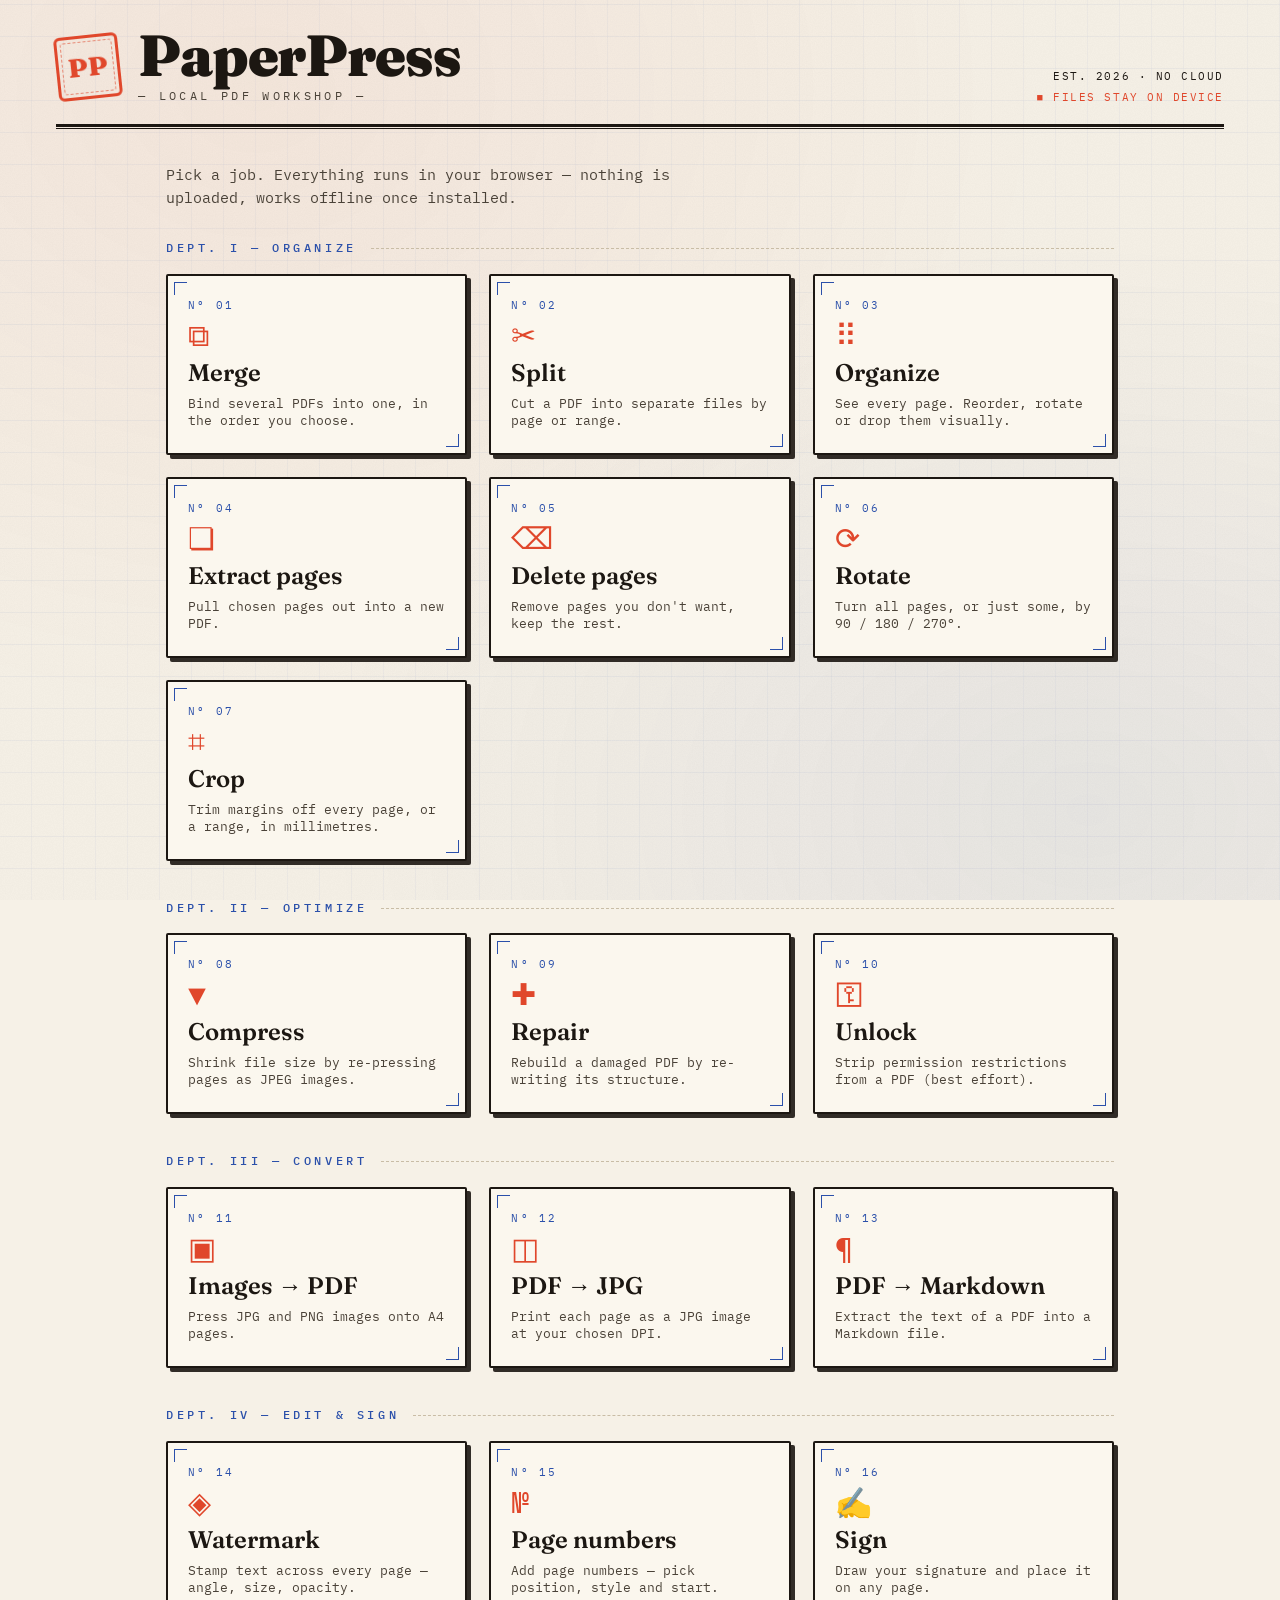
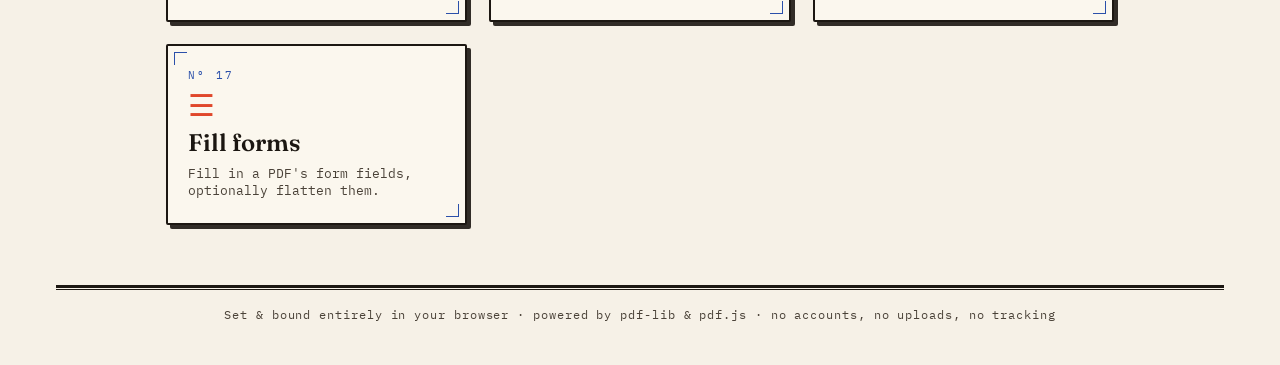
==== index.html @ 6c82d702 "PaperPress — offline PDF workshop PWA (17 tools, pdf-lib + pdf.js) Co-Authored-By: Claude Fable 5 <n" ====
<!DOCTYPE html>
<html lang="en">
<head>
  <meta charset="UTF-8">
  <meta name="viewport" content="width=device-width, initial-scale=1.0">
  <title>PaperPress — PDF Tools</title>
  <meta name="description" content="Free offline PDF tools. Merge, split, compress, sign, watermark and more — all in your browser. Files never leave your device.">
  <meta name="theme-color" content="#f6f1e7">
  <link rel="manifest" href="manifest.webmanifest">
  <link rel="icon" href="icons/icon-192.png">
  <link rel="apple-touch-icon" href="icons/icon-192.png">
  <link rel="preconnect" href="https://fonts.googleapis.com">
  <link rel="preconnect" href="https://fonts.gstatic.com" crossorigin>
  <link href="https://fonts.googleapis.com/css2?family=Fraunces:opsz,wght@9..144,400;9..144,600;9..144,900&family=IBM+Plex+Mono:wght@400;500;600&display=swap" rel="stylesheet">
  <link rel="stylesheet" href="app.css">
</head>
<body>
  <div class="press-bg" aria-hidden="true"></div>

  <header class="masthead">
    <div class="masthead-inner">
      <div class="brand">
        <div class="brand-stamp" aria-hidden="true">PP</div>
        <div class="brand-text">
          <h1>PaperPress</h1>
          <p class="tagline">— local pdf workshop —</p>
        </div>
      </div>
      <div class="masthead-meta">
        <span class="meta-line">EST. 2026 · NO CLOUD</span>
        <span class="meta-line accent" id="offline-badge">■ FILES STAY ON DEVICE</span>
      </div>
    </div>
    <div class="rule-double" aria-hidden="true"></div>
  </header>

  <main id="main">
    <!-- ============ HOME: tool grid ============ -->
    <section id="view-home" class="view">
      <p class="intro">Pick a job. Everything runs in your browser — nothing is uploaded, works offline once installed.</p>

      <h3 class="dept">Dept. I — Organize</h3>
      <div class="tool-grid">
        <button class="tool-card" data-tool="merge">
          <span class="tool-no">Nº 01</span>
          <span class="tool-glyph" aria-hidden="true">⧉</span>
          <span class="tool-name">Merge</span>
          <span class="tool-desc">Bind several PDFs into one, in the order you choose.</span>
        </button>
        <button class="tool-card" data-tool="split">
          <span class="tool-no">Nº 02</span>
          <span class="tool-glyph" aria-hidden="true">✂</span>
          <span class="tool-name">Split</span>
          <span class="tool-desc">Cut a PDF into separate files by page or range.</span>
        </button>
        <button class="tool-card" data-tool="organize">
          <span class="tool-no">Nº 03</span>
          <span class="tool-glyph" aria-hidden="true">⠿</span>
          <span class="tool-name">Organize</span>
          <span class="tool-desc">See every page. Reorder, rotate or drop them visually.</span>
        </button>
        <button class="tool-card" data-tool="extract">
          <span class="tool-no">Nº 04</span>
          <span class="tool-glyph" aria-hidden="true">❏</span>
          <span class="tool-name">Extract pages</span>
          <span class="tool-desc">Pull chosen pages out into a new PDF.</span>
        </button>
        <button class="tool-card" data-tool="delete">
          <span class="tool-no">Nº 05</span>
          <span class="tool-glyph" aria-hidden="true">⌫</span>
          <span class="tool-name">Delete pages</span>
          <span class="tool-desc">Remove pages you don't want, keep the rest.</span>
        </button>
        <button class="tool-card" data-tool="rotate">
          <span class="tool-no">Nº 06</span>
          <span class="tool-glyph" aria-hidden="true">⟳</span>
          <span class="tool-name">Rotate</span>
          <span class="tool-desc">Turn all pages, or just some, by 90 / 180 / 270°.</span>
        </button>
        <button class="tool-card" data-tool="crop">
          <span class="tool-no">Nº 07</span>
          <span class="tool-glyph" aria-hidden="true">⌗</span>
          <span class="tool-name">Crop</span>
          <span class="tool-desc">Trim margins off every page, or a range, in millimetres.</span>
        </button>
      </div>

      <h3 class="dept">Dept. II — Optimize</h3>
      <div class="tool-grid">
        <button class="tool-card" data-tool="compress">
          <span class="tool-no">Nº 08</span>
          <span class="tool-glyph" aria-hidden="true">▼</span>
          <span class="tool-name">Compress</span>
          <span class="tool-desc">Shrink file size by re-pressing pages as JPEG images.</span>
        </button>
        <button class="tool-card" data-tool="repair">
          <span class="tool-no">Nº 09</span>
          <span class="tool-glyph" aria-hidden="true">✚</span>
          <span class="tool-name">Repair</span>
          <span class="tool-desc">Rebuild a damaged PDF by re-writing its structure.</span>
        </button>
        <button class="tool-card" data-tool="unlock">
          <span class="tool-no">Nº 10</span>
          <span class="tool-glyph" aria-hidden="true">⚿</span>
          <span class="tool-name">Unlock</span>
          <span class="tool-desc">Strip permission restrictions from a PDF (best effort).</span>
        </button>
      </div>

      <h3 class="dept">Dept. III — Convert</h3>
      <div class="tool-grid">
        <button class="tool-card" data-tool="images">
          <span class="tool-no">Nº 11</span>
          <span class="tool-glyph" aria-hidden="true">▣</span>
          <span class="tool-name">Images → PDF</span>
          <span class="tool-desc">Press JPG and PNG images onto A4 pages.</span>
        </button>
        <button class="tool-card" data-tool="tojpg">
          <span class="tool-no">Nº 12</span>
          <span class="tool-glyph" aria-hidden="true">◫</span>
          <span class="tool-name">PDF → JPG</span>
          <span class="tool-desc">Print each page as a JPG image at your chosen DPI.</span>
        </button>
        <button class="tool-card" data-tool="tomd">
          <span class="tool-no">Nº 13</span>
          <span class="tool-glyph" aria-hidden="true">¶</span>
          <span class="tool-name">PDF → Markdown</span>
          <span class="tool-desc">Extract the text of a PDF into a Markdown file.</span>
        </button>
      </div>

      <h3 class="dept">Dept. IV — Edit &amp; sign</h3>
      <div class="tool-grid">
        <button class="tool-card" data-tool="watermark">
          <span class="tool-no">Nº 14</span>
          <span class="tool-glyph" aria-hidden="true">◈</span>
          <span class="tool-name">Watermark</span>
          <span class="tool-desc">Stamp text across every page — angle, size, opacity.</span>
        </button>
        <button class="tool-card" data-tool="pagenum">
          <span class="tool-no">Nº 15</span>
          <span class="tool-glyph" aria-hidden="true">№</span>
          <span class="tool-name">Page numbers</span>
          <span class="tool-desc">Add page numbers — pick position, style and start.</span>
        </button>
        <button class="tool-card" data-tool="sign">
          <span class="tool-no">Nº 16</span>
          <span class="tool-glyph" aria-hidden="true">✍</span>
          <span class="tool-name">Sign</span>
          <span class="tool-desc">Draw your signature and place it on any page.</span>
        </button>
        <button class="tool-card" data-tool="forms">
          <span class="tool-no">Nº 17</span>
          <span class="tool-glyph" aria-hidden="true">☰</span>
          <span class="tool-name">Fill forms</span>
          <span class="tool-desc">Fill in a PDF's form fields, optionally flatten them.</span>
        </button>
      </div>
    </section>

    <!-- ============ TOOL VIEW ============ -->
    <section id="view-tool" class="view" hidden>
      <button id="back-btn" class="back-link">← All tools</button>
      <div class="workbench">
        <div class="bench-head">
          <h2 id="tool-title"></h2>
          <p id="tool-sub" class="bench-sub"></p>
        </div>

        <div id="dropzone" class="dropzone" tabindex="0" role="button" aria-label="Add files">
          <div class="drop-inner">
            <span class="drop-glyph" aria-hidden="true">⬇</span>
            <span class="drop-label">Drop files here or <u>browse</u></span>
            <span class="drop-hint" id="drop-hint"></span>
          </div>
          <input type="file" id="file-input" hidden>
        </div>

        <ul id="file-list" class="file-list"></ul>

        <div id="tool-options" class="options"></div>

        <div class="run-row">
          <button id="run-btn" class="run-btn" disabled>
            <span class="run-label">Run the press</span>
          </button>
          <span id="status" class="status" role="status" aria-live="polite"></span>
        </div>

        <div id="results" class="results" hidden>
          <div class="results-head">— OFF THE PRESS —</div>
          <ul id="results-list" class="results-list"></ul>
          <div id="dl-all-row" class="dl-all-row" hidden>
            <button id="dl-all" class="dl-btn">Download all</button>
          </div>
        </div>
      </div>
    </section>
  </main>

  <footer class="colophon">
    <div class="rule-double" aria-hidden="true"></div>
    <p>Set &amp; bound entirely in your browser · powered by pdf-lib &amp; pdf.js · no accounts, no uploads, no tracking</p>
  </footer>

  <script src="vendor/pdf-lib.min.js"></script>
  <script src="vendor/pdf.min.js"></script>
  <script src="app.js"></script>
</body>
</html>
---- app.css ----
/* ============ PaperPress — risograph print-shop ============ */

:root {
  --paper: #f6f1e7;
  --paper-deep: #ede5d3;
  --ink: #1c1712;
  --ink-soft: #4a4238;
  --verm: #e0472b;      /* riso vermilion */
  --press-blue: #2b50aa; /* riso blue */
  --line: #c9bda6;
  --card: #fbf7ee;
  --shadow: 4px 4px 0 rgba(28, 23, 18, 0.9);
}

* { box-sizing: border-box; }

html, body {
  margin: 0;
  padding: 0;
}

body {
  background: var(--paper);
  color: var(--ink);
  font-family: "IBM Plex Mono", "Courier New", monospace;
  font-size: 15px;
  line-height: 1.55;
  min-height: 100vh;
  position: relative;
  overflow-x: hidden;
}

/* paper grain + faint grid, pure CSS */
.press-bg {
  position: fixed;
  inset: 0;
  pointer-events: none;
  z-index: 0;
  background-image:
    repeating-linear-gradient(0deg, transparent 0 31px, rgba(43, 80, 170, 0.05) 31px 32px),
    repeating-linear-gradient(90deg, transparent 0 31px, rgba(43, 80, 170, 0.04) 31px 32px),
    radial-gradient(ellipse at 20% 10%, rgba(224, 71, 43, 0.06), transparent 55%),
    radial-gradient(ellipse at 85% 90%, rgba(43, 80, 170, 0.07), transparent 50%);
}
.press-bg::after {
  content: "";
  position: absolute;
  inset: 0;
  opacity: 0.5;
  background-image: url("data:image/svg+xml,%3Csvg xmlns='http://www.w3.org/2000/svg' width='120' height='120'%3E%3Cfilter id='n'%3E%3CfeTurbulence type='fractalNoise' baseFrequency='0.9' numOctaves='2'/%3E%3CfeColorMatrix values='0 0 0 0 0  0 0 0 0 0  0 0 0 0 0  0 0 0 0.05 0'/%3E%3C/filter%3E%3Crect width='120' height='120' filter='url(%23n)'/%3E%3C/svg%3E");
}

.masthead, main, .colophon { position: relative; z-index: 1; }

/* ============ Masthead ============ */
.masthead { padding: 28px clamp(16px, 5vw, 56px) 0; }

.masthead-inner {
  display: flex;
  justify-content: space-between;
  align-items: flex-end;
  gap: 16px;
  flex-wrap: wrap;
  padding-bottom: 18px;
}

.brand { display: flex; align-items: center; gap: 18px; }

.brand-stamp {
  width: 64px;
  height: 64px;
  border: 3px solid var(--verm);
  color: var(--verm);
  display: grid;
  place-items: center;
  font-family: "Fraunces", Georgia, serif;
  font-weight: 900;
  font-size: 26px;
  transform: rotate(-6deg);
  border-radius: 6px;
  position: relative;
  animation: stamp-in 0.5s cubic-bezier(0.2, 1.6, 0.4, 1) both;
}
.brand-stamp::after {
  content: "";
  position: absolute;
  inset: 3px;
  border: 1px dashed var(--verm);
  border-radius: 3px;
  opacity: 0.6;
}

@keyframes stamp-in {
  from { transform: rotate(-6deg) scale(1.6); opacity: 0; }
  to   { transform: rotate(-6deg) scale(1); opacity: 1; }
}

.brand-text h1 {
  font-family: "Fraunces", Georgia, serif;
  font-weight: 900;
  font-size: clamp(34px, 6vw, 58px);
  margin: 0;
  line-height: 0.95;
  letter-spacing: -0.02em;
}
.tagline {
  margin: 4px 0 0;
  font-size: 12px;
  letter-spacing: 0.28em;
  text-transform: uppercase;
  color: var(--ink-soft);
}

.masthead-meta {
  display: flex;
  flex-direction: column;
  align-items: flex-end;
  gap: 4px;
  font-size: 11px;
  letter-spacing: 0.14em;
}
.meta-line.accent { color: var(--verm); }

.rule-double {
  border-top: 3px solid var(--ink);
  border-bottom: 1px solid var(--ink);
  height: 5px;
}

/* ============ Main / home ============ */
main {
  max-width: 1060px;
  margin: 0 auto;
  padding: 34px clamp(16px, 5vw, 56px) 60px;
}

.intro {
  max-width: 60ch;
  margin: 0 0 30px;
  color: var(--ink-soft);
}

.dept {
  font-family: "IBM Plex Mono", monospace;
  font-weight: 500;
  font-size: 12px;
  letter-spacing: 0.3em;
  text-transform: uppercase;
  color: var(--press-blue);
  margin: 38px 0 16px;
  display: flex;
  align-items: center;
  gap: 14px;
}
.dept::after {
  content: "";
  flex: 1;
  border-top: 1px dashed var(--line);
}
.dept:first-of-type { margin-top: 6px; }

.tool-grid {
  display: grid;
  grid-template-columns: repeat(auto-fill, minmax(280px, 1fr));
  gap: 22px;
}

.tool-card {
  position: relative;
  text-align: left;
  background: var(--card);
  border: 2px solid var(--ink);
  border-radius: 2px;
  padding: 22px 20px 24px;
  cursor: pointer;
  font-family: inherit;
  color: inherit;
  box-shadow: var(--shadow);
  transition: transform 0.15s ease, box-shadow 0.15s ease;
  display: flex;
  flex-direction: column;
  gap: 8px;
  animation: rise 0.45s ease both;
}
.tool-card:nth-child(2) { animation-delay: 0.05s; }
.tool-card:nth-child(3) { animation-delay: 0.1s; }
.tool-card:nth-child(4) { animation-delay: 0.15s; }
.tool-card:nth-child(5) { animation-delay: 0.2s; }
.tool-card:nth-child(6) { animation-delay: 0.25s; }

@keyframes rise {
  from { transform: translateY(14px); opacity: 0; }
  to   { transform: translateY(0); opacity: 1; }
}

.tool-card:hover, .tool-card:focus-visible {
  transform: translate(-2px, -2px);
  box-shadow: 7px 7px 0 var(--verm);
  outline: none;
}
.tool-card:active { transform: translate(1px, 1px); box-shadow: 2px 2px 0 var(--verm); }

/* crop marks in card corners */
.tool-card::before, .tool-card::after {
  content: "";
  position: absolute;
  width: 12px;
  height: 12px;
  pointer-events: none;
}
.tool-card::before {
  top: 6px; left: 6px;
  border-top: 1.5px solid var(--press-blue);
  border-left: 1.5px solid var(--press-blue);
}
.tool-card::after {
  bottom: 6px; right: 6px;
  border-bottom: 1.5px solid var(--press-blue);
  border-right: 1.5px solid var(--press-blue);
}

.tool-no {
  font-size: 11px;
  letter-spacing: 0.2em;
  color: var(--press-blue);
}
.tool-glyph {
  font-size: 30px;
  line-height: 1;
  color: var(--verm);
}
.tool-name {
  font-family: "Fraunces", Georgia, serif;
  font-weight: 600;
  font-size: 24px;
}
.tool-desc {
  font-size: 13px;
  color: var(--ink-soft);
}

/* ============ Tool view / workbench ============ */
.back-link {
  background: none;
  border: none;
  font-family: inherit;
  font-size: 13px;
  letter-spacing: 0.08em;
  color: var(--press-blue);
  cursor: pointer;
  padding: 4px 0;
  margin-bottom: 14px;
}
.back-link:hover { color: var(--verm); }

.workbench {
  background: var(--card);
  border: 2px solid var(--ink);
  box-shadow: var(--shadow);
  padding: clamp(18px, 4vw, 36px);
  position: relative;
}

.bench-head h2 {
  font-family: "Fraunces", Georgia, serif;
  font-weight: 900;
  font-size: clamp(26px, 4.5vw, 40px);
  margin: 0 0 4px;
}
.bench-sub { margin: 0 0 22px; color: var(--ink-soft); font-size: 13px; }

.dropzone {
  border: 2px dashed var(--ink-soft);
  background: var(--paper);
  padding: 34px 20px;
  text-align: center;
  cursor: pointer;
  transition: border-color 0.15s, background 0.15s;
  border-radius: 2px;
}
.dropzone:hover, .dropzone:focus-visible, .dropzone.dragover {
  border-color: var(--verm);
  background: #fdf3ef;
  outline: none;
}
.drop-inner { display: flex; flex-direction: column; gap: 6px; align-items: center; }
.drop-glyph { font-size: 26px; color: var(--verm); }
.drop-label { font-size: 14px; }
.drop-hint { font-size: 11.5px; color: var(--ink-soft); letter-spacing: 0.06em; }

/* file list — ticket stubs */
.file-list { list-style: none; margin: 18px 0 0; padding: 0; display: flex; flex-direction: column; gap: 10px; }

.file-item {
  display: flex;
  align-items: center;
  gap: 12px;
  background: var(--paper);
  border: 1.5px solid var(--ink);
  padding: 10px 14px;
  position: relative;
  border-radius: 2px;
}
.file-item::before {
  content: "";
  position: absolute;
  left: 44px;
  top: -1.5px;
  bottom: -1.5px;
  border-left: 1.5px dashed var(--line);
}
.file-ord {
  width: 26px;
  text-align: center;
  font-weight: 600;
  color: var(--press-blue);
  flex-shrink: 0;
}
.file-name {
  flex: 1;
  min-width: 0;
  overflow: hidden;
  text-overflow: ellipsis;
  white-space: nowrap;
  padding-left: 10px;
  font-size: 13.5px;
}
.file-pages { font-size: 11.5px; color: var(--ink-soft); flex-shrink: 0; }

.file-btn {
  background: none;
  border: 1.5px solid var(--ink);
  width: 28px;
  height: 28px;
  cursor: pointer;
  font-family: inherit;
  font-size: 13px;
  line-height: 1;
  border-radius: 2px;
  color: var(--ink);
  flex-shrink: 0;
  transition: background 0.12s, color 0.12s;
}
.file-btn:hover:not(:disabled) { background: var(--ink); color: var(--paper); }
.file-btn:disabled { opacity: 0.25; cursor: default; }
.file-btn.remove:hover { background: var(--verm); border-color: var(--verm); color: #fff; }

/* options */
.options { margin-top: 20px; display: flex; flex-direction: column; gap: 14px; }
.options:empty { margin-top: 0; }

.opt-row { display: flex; flex-direction: column; gap: 6px; }
.opt-label {
  font-size: 11.5px;
  letter-spacing: 0.18em;
  text-transform: uppercase;
  color: var(--press-blue);
}
.opt-input {
  font-family: inherit;
  font-size: 14px;
  padding: 10px 12px;
  border: 1.5px solid var(--ink);
  background: var(--paper);
  border-radius: 2px;
  max-width: 420px;
}
.opt-input:focus { outline: 2px solid var(--verm); outline-offset: 1px; }
.opt-note { font-size: 11.5px; color: var(--ink-soft); }

.seg {
  display: inline-flex;
  border: 1.5px solid var(--ink);
  border-radius: 2px;
  overflow: hidden;
  width: max-content;
}
.seg button {
  font-family: inherit;
  font-size: 13px;
  padding: 8px 16px;
  border: none;
  background: var(--paper);
  cursor: pointer;
  border-right: 1.5px solid var(--ink);
  color: var(--ink);
}
.seg button:last-child { border-right: none; }
.seg button.on { background: var(--ink); color: var(--paper); }
.seg button:hover:not(.on) { background: var(--paper-deep); }

/* run */
.run-row { margin-top: 26px; display: flex; align-items: center; gap: 18px; flex-wrap: wrap; }

.run-btn {
  font-family: "Fraunces", Georgia, serif;
  font-weight: 600;
  font-size: 18px;
  background: var(--verm);
  color: #fff;
  border: 2px solid var(--ink);
  padding: 12px 30px;
  cursor: pointer;
  box-shadow: var(--shadow);
  border-radius: 2px;
  transition: transform 0.12s, box-shadow 0.12s, background 0.12s;
}
.run-btn:hover:not(:disabled) { transform: translate(-2px, -2px); box-shadow: 6px 6px 0 rgba(28,23,18,0.9); }
.run-btn:active:not(:disabled) { transform: translate(2px, 2px); box-shadow: 1px 1px 0 rgba(28,23,18,0.9); }
.run-btn:disabled { background: var(--line); color: var(--ink-soft); cursor: default; box-shadow: none; }

.status { font-size: 13px; color: var(--press-blue); min-height: 1.2em; }
.status.err { color: var(--verm); }

/* results */
.results { margin-top: 28px; }
.results-head {
  text-align: center;
  font-size: 11.5px;
  letter-spacing: 0.3em;
  color: var(--ink-soft);
  margin-bottom: 14px;
}
.results-list { list-style: none; margin: 0; padding: 0; display: flex; flex-direction: column; gap: 10px; }

.result-item {
  display: flex;
  align-items: center;
  justify-content: space-between;
  gap: 14px;
  border: 1.5px solid var(--press-blue);
  background: #f0f3fb;
  padding: 10px 14px;
  border-radius: 2px;
  animation: rise 0.35s ease both;
}
.result-name { font-size: 13.5px; overflow: hidden; text-overflow: ellipsis; white-space: nowrap; }
.result-size { font-size: 11.5px; color: var(--ink-soft); flex-shrink: 0; }
.dl-btn {
  font-family: inherit;
  font-size: 13px;
  font-weight: 600;
  background: var(--press-blue);
  color: #fff;
  border: none;
  padding: 8px 18px;
  cursor: pointer;
  border-radius: 2px;
  flex-shrink: 0;
  text-decoration: none;
}
.dl-btn:hover { background: var(--verm); }

/* extra option widgets */
.opt-input.sm { max-width: 120px; }

.crop-grid {
  display: grid;
  grid-template-columns: repeat(auto-fit, minmax(120px, max-content));
  gap: 10px;
}
.crop-grid label {
  display: flex;
  flex-direction: column;
  gap: 4px;
  font-size: 12px;
  color: var(--ink-soft);
}

.check-row {
  display: flex;
  align-items: center;
  gap: 10px;
  font-size: 13.5px;
  cursor: pointer;
}
.check-row input { accent-color: var(--verm); width: 16px; height: 16px; }

.form-fields { display: flex; flex-direction: column; gap: 12px; }
.form-fields:empty { display: none; }

/* organize grid */
.org-grid {
  display: grid;
  grid-template-columns: repeat(auto-fill, minmax(130px, 1fr));
  gap: 14px;
}
.org-grid:empty { display: none; }

.org-cell {
  border: 1.5px solid var(--ink);
  background: var(--paper);
  padding: 8px;
  display: flex;
  flex-direction: column;
  gap: 6px;
  align-items: center;
  border-radius: 2px;
  transition: opacity 0.15s;
}
.org-cell.dead { opacity: 0.35; }
.org-cell.dead .org-thumb { filter: grayscale(1); }
.org-thumb-wrap {
  width: 100%;
  aspect-ratio: 3 / 4;
  display: grid;
  place-items: center;
  overflow: hidden;
  background: #fff;
  border: 1px solid var(--line);
}
.org-thumb {
  max-width: 88%;
  max-height: 88%;
  box-shadow: 0 1px 4px rgba(28,23,18,0.25);
  transition: transform 0.2s;
}
.org-num { font-size: 11px; color: var(--ink-soft); letter-spacing: 0.08em; }
.org-bar { display: flex; gap: 4px; }
.org-bar .file-btn { width: 26px; height: 26px; font-size: 12px; }

/* signature pad */
.sig-pad {
  width: 100%;
  max-width: 440px;
  border: 1.5px dashed var(--press-blue);
  background: #fff;
  border-radius: 2px;
  cursor: crosshair;
  touch-action: none;
}

/* result note */
.result-note {
  display: block;
  font-size: 11px;
  color: var(--ink-soft);
  white-space: normal;
  margin-top: 2px;
}
.dl-all-row { margin-top: 12px; text-align: right; }
.dl-all-row .dl-btn { border: none; font-family: inherit; }

/* ============ Colophon ============ */
.colophon { padding: 0 clamp(16px, 5vw, 56px) 30px; }
.colophon p {
  text-align: center;
  font-size: 11.5px;
  letter-spacing: 0.08em;
  color: var(--ink-soft);
  margin-top: 16px;
}

@media (max-width: 560px) {
  .masthead-meta { align-items: flex-start; }
  .file-item::before { display: none; }
  .file-name { padding-left: 0; }
}

@media (prefers-reduced-motion: reduce) {
  * { animation: none !important; transition: none !important; }
}
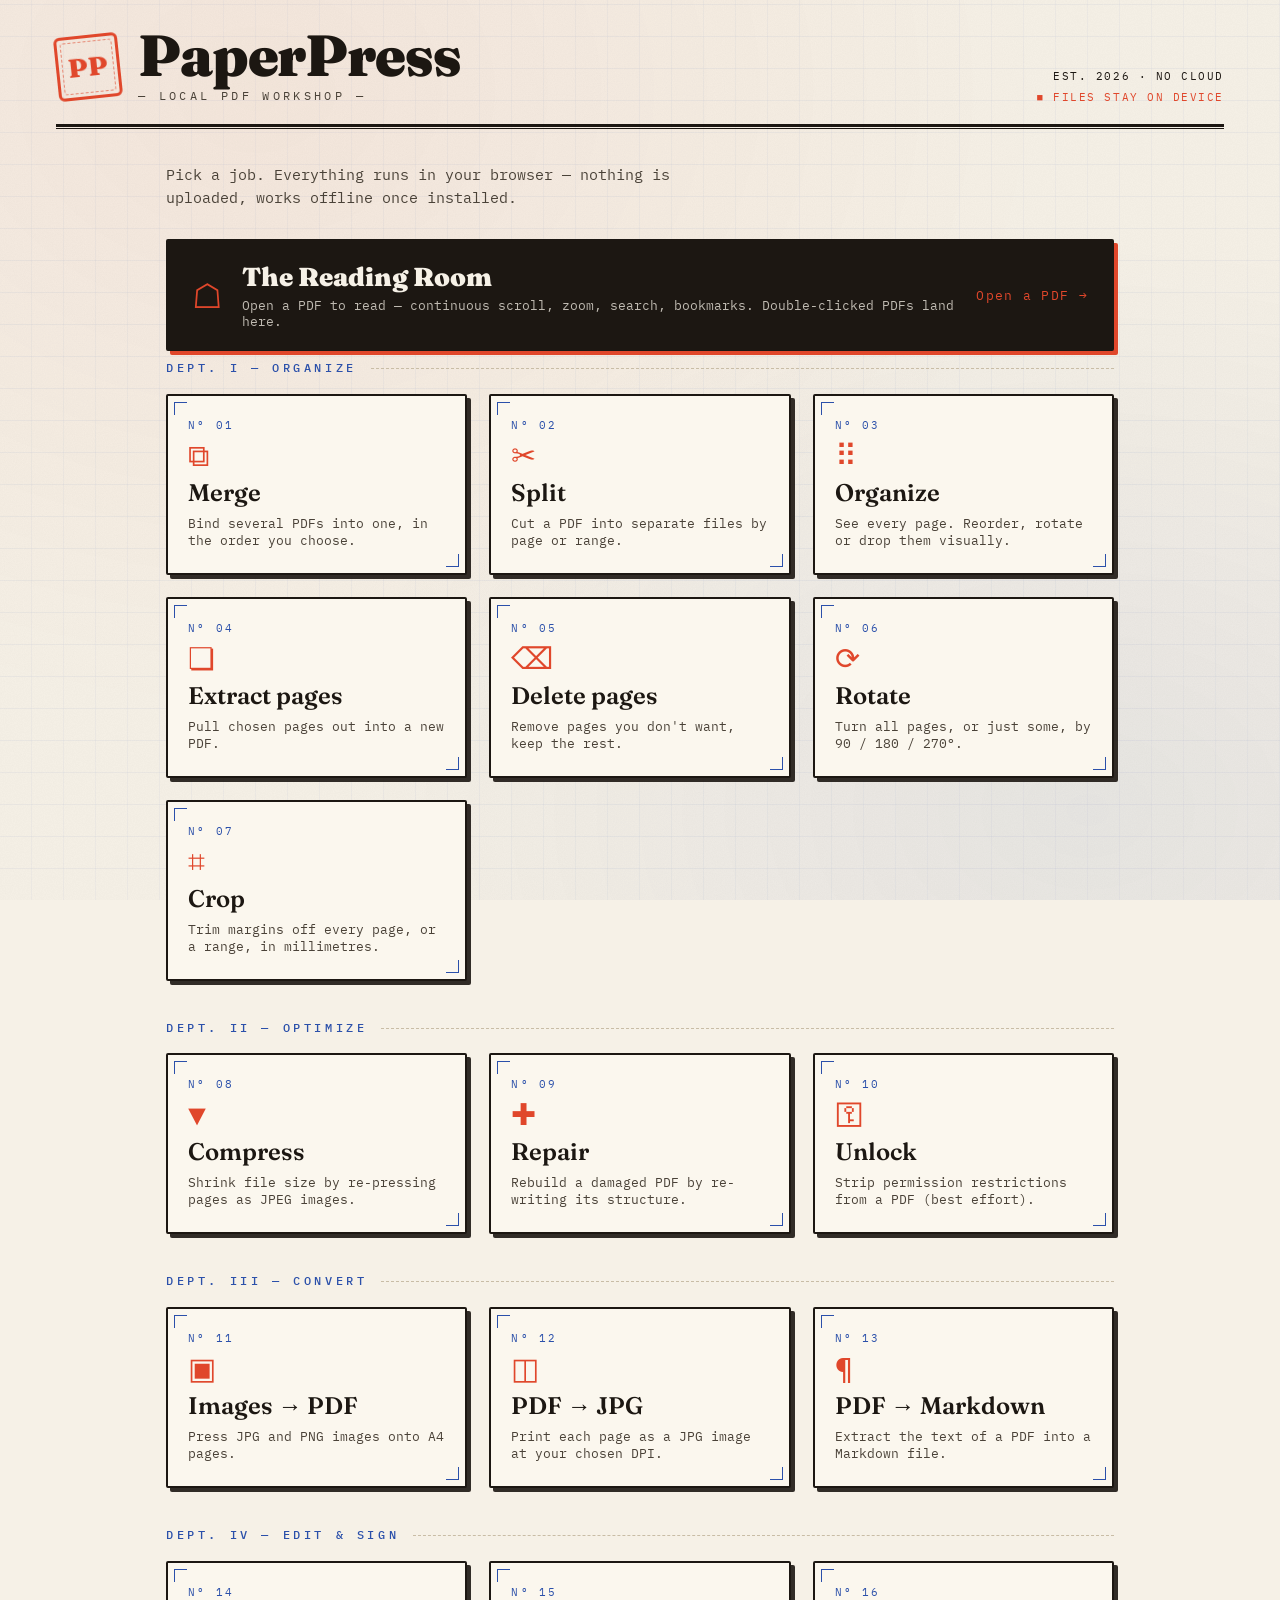
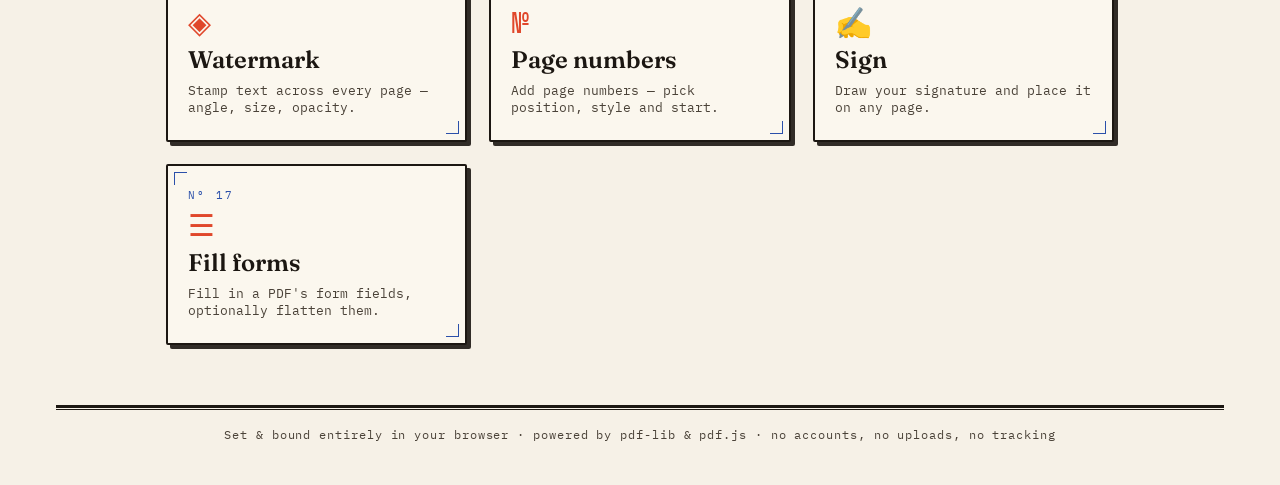
==== commit 8471edda: "Add Reading Room: continuous-scroll PDF viewer, default for opened files Okular-inspired reader on p" ====
--- a/index.html
+++ b/index.html
@@ -38,6 +38,16 @@
     <!-- ============ HOME: tool grid ============ -->
     <section id="view-home" class="view">
       <p class="intro">Pick a job. Everything runs in your browser — nothing is uploaded, works offline once installed.</p>
+      <p id="launch-note" class="launch-note" hidden></p>
+
+      <button id="reader-open" class="reader-hero">
+        <span class="reader-glyph" aria-hidden="true">☖</span>
+        <span class="reader-text">
+          <span class="reader-name">The Reading Room</span>
+          <span class="reader-desc">Open a PDF to read — continuous scroll, zoom, search, bookmarks. Double-clicked PDFs land here.</span>
+        </span>
+        <span class="reader-cta">Open a PDF →</span>
+      </button>
 
       <h3 class="dept">Dept. I — Organize</h3>
       <div class="tool-grid">
@@ -196,7 +206,65 @@
         </div>
       </div>
     </section>
+    <!-- ============ VIEWER ============ -->
+    <section id="view-viewer" class="view pv" hidden>
+      <div class="pv-toolbar">
+        <button id="pv-exit" class="pv-btn" title="Back to tools">←</button>
+        <button id="pv-sidebar-toggle" class="pv-btn" title="Toggle sidebar">☰</button>
+        <button id="pv-open" class="pv-btn" title="Open another PDF">📂</button>
+        <input type="file" id="pv-file" accept="application/pdf,.pdf" hidden>
+        <span id="pv-title" class="pv-title"></span>
+        <span class="pv-spacer"></span>
+        <button id="pv-prev" class="pv-btn" title="Previous page">‹</button>
+        <input id="pv-pageno" class="pv-pageno" type="number" min="1" value="1">
+        <span class="pv-of">/ <span id="pv-count">0</span></span>
+        <button id="pv-next" class="pv-btn" title="Next page">›</button>
+        <span class="pv-sep"></span>
+        <button id="pv-zoom-out" class="pv-btn" title="Zoom out">−</button>
+        <select id="pv-zoom-sel" class="pv-zoom">
+          <option value="fit-width">Fit width</option>
+          <option value="fit-page">Fit page</option>
+          <option value="50">50%</option>
+          <option value="100">100%</option>
+          <option value="150">150%</option>
+          <option value="200">200%</option>
+          <option value="custom" hidden>100%</option>
+        </select>
+        <button id="pv-zoom-in" class="pv-btn" title="Zoom in">+</button>
+        <span class="pv-sep"></span>
+        <button id="pv-rotate" class="pv-btn" title="Rotate view">⟳</button>
+        <button id="pv-print" class="pv-btn" title="Print">⎙</button>
+        <button id="pv-download" class="pv-btn" title="Save a copy">⬇</button>
+        <button id="pv-edit" class="pv-btn pv-btn-accent" title="Edit with the tools">Edit ✂</button>
+      </div>
+      <div class="pv-body">
+        <aside id="pv-sidebar" class="pv-sidebar open">
+          <div class="pv-tabs">
+            <button class="pv-tab on" data-tab="thumbs">Pages</button>
+            <button class="pv-tab" data-tab="outline">Marks</button>
+            <button class="pv-tab" data-tab="search">Find</button>
+          </div>
+          <div id="pv-thumbs" class="pv-thumbs"></div>
+          <div id="pv-outline" class="pv-outline" hidden></div>
+          <div id="pv-search-panel" class="pv-search-panel" hidden>
+            <div class="pv-search-row">
+              <input id="pv-search" class="pv-search" type="search" placeholder="Find in document…">
+              <button id="pv-match-prev" class="pv-btn" title="Previous match">‹</button>
+              <button id="pv-match-next" class="pv-btn" title="Next match">›</button>
+            </div>
+            <div id="pv-match-count" class="pv-match-count"></div>
+            <div id="pv-search-results" class="pv-search-results"></div>
+          </div>
+        </aside>
+        <div id="pv-scroll" class="pv-scroll">
+          <div id="pv-pages" class="pv-pages"></div>
+        </div>
+      </div>
+      <div id="pv-status" class="pv-status" role="status" aria-live="polite"></div>
+    </section>
   </main>
+
+  <div id="pv-print-area" class="pv-print-area" aria-hidden="true"></div>
 
   <footer class="colophon">
     <div class="rule-double" aria-hidden="true"></div>
@@ -206,5 +274,6 @@
   <script src="vendor/pdf-lib.min.js"></script>
   <script src="vendor/pdf.min.js"></script>
   <script src="app.js"></script>
+  <script src="viewer.js"></script>
 </body>
 </html>
--- a/app.css
+++ b/app.css
@@ -13,6 +13,7 @@
 }
 
 * { box-sizing: border-box; }
+[hidden] { display: none !important; }
 
 html, body {
   margin: 0;
@@ -560,3 +561,284 @@
 @media (prefers-reduced-motion: reduce) {
   * { animation: none !important; transition: none !important; }
 }
+
+/* file-handler launch note */
+.launch-note {
+  border: 1.5px dashed var(--verm);
+  color: var(--verm);
+  background: #fdf3ef;
+  padding: 10px 14px;
+  font-size: 13px;
+  margin: 0 0 22px;
+  border-radius: 2px;
+}
+
+/* ============ Reader hero card ============ */
+.reader-hero {
+  width: 100%;
+  display: flex;
+  align-items: center;
+  gap: 20px;
+  text-align: left;
+  background: var(--ink);
+  color: var(--paper);
+  border: 2px solid var(--ink);
+  border-radius: 2px;
+  padding: 20px 24px;
+  margin: 0 0 8px;
+  cursor: pointer;
+  font-family: inherit;
+  box-shadow: 4px 4px 0 var(--verm);
+  transition: transform 0.15s ease, box-shadow 0.15s ease;
+}
+.reader-hero:hover, .reader-hero:focus-visible {
+  transform: translate(-2px, -2px);
+  box-shadow: 7px 7px 0 var(--verm);
+  outline: none;
+}
+.reader-glyph { font-size: 34px; color: var(--verm); }
+.reader-text { display: flex; flex-direction: column; gap: 4px; flex: 1; }
+.reader-name {
+  font-family: "Fraunces", Georgia, serif;
+  font-weight: 900;
+  font-size: 26px;
+}
+.reader-desc { font-size: 12.5px; opacity: 0.75; }
+.reader-cta {
+  font-size: 13px;
+  letter-spacing: 0.1em;
+  color: var(--verm);
+  white-space: nowrap;
+}
+
+/* ============ Viewer ============ */
+.pv {
+  position: fixed;
+  inset: 0;
+  z-index: 10;
+  display: flex;
+  flex-direction: column;
+  background: var(--paper-deep);
+}
+
+.pv-toolbar {
+  display: flex;
+  align-items: center;
+  gap: 6px;
+  padding: 8px 12px;
+  background: var(--card);
+  border-bottom: 2px solid var(--ink);
+  flex-wrap: wrap;
+}
+.pv-btn {
+  font-family: inherit;
+  font-size: 15px;
+  line-height: 1;
+  background: var(--paper);
+  border: 1.5px solid var(--ink);
+  border-radius: 2px;
+  min-width: 32px;
+  height: 32px;
+  padding: 0 8px;
+  cursor: pointer;
+  color: var(--ink);
+}
+.pv-btn:hover { background: var(--ink); color: var(--paper); }
+.pv-btn-accent { background: var(--verm); color: #fff; border-color: var(--ink); font-size: 13px; }
+.pv-btn-accent:hover { background: var(--press-blue); color: #fff; }
+.pv-title {
+  font-size: 12.5px;
+  max-width: 26ch;
+  overflow: hidden;
+  text-overflow: ellipsis;
+  white-space: nowrap;
+  color: var(--ink-soft);
+  margin-left: 6px;
+}
+.pv-spacer { flex: 1; }
+.pv-sep { width: 1.5px; height: 22px; background: var(--line); margin: 0 4px; }
+.pv-pageno {
+  width: 52px;
+  height: 32px;
+  font-family: inherit;
+  font-size: 13px;
+  text-align: center;
+  border: 1.5px solid var(--ink);
+  border-radius: 2px;
+  background: var(--paper);
+}
+.pv-pageno::-webkit-outer-spin-button, .pv-pageno::-webkit-inner-spin-button { -webkit-appearance: none; }
+.pv-of { font-size: 12.5px; color: var(--ink-soft); }
+.pv-zoom {
+  font-family: inherit;
+  font-size: 12.5px;
+  height: 32px;
+  border: 1.5px solid var(--ink);
+  border-radius: 2px;
+  background: var(--paper);
+  padding: 0 6px;
+}
+
+.pv-body { flex: 1; display: flex; min-height: 0; }
+
+.pv-sidebar {
+  width: 0;
+  overflow: hidden;
+  border-right: 2px solid var(--ink);
+  background: var(--card);
+  display: flex;
+  flex-direction: column;
+  transition: width 0.15s ease;
+}
+.pv-sidebar.open { width: 230px; }
+
+.pv-tabs { display: flex; border-bottom: 1.5px solid var(--line); }
+.pv-tab {
+  flex: 1;
+  font-family: inherit;
+  font-size: 11.5px;
+  letter-spacing: 0.1em;
+  text-transform: uppercase;
+  padding: 10px 4px;
+  background: none;
+  border: none;
+  cursor: pointer;
+  color: var(--ink-soft);
+  border-bottom: 2px solid transparent;
+}
+.pv-tab.on { color: var(--verm); border-bottom-color: var(--verm); }
+
+.pv-thumbs {
+  flex: 1;
+  overflow-y: auto;
+  padding: 12px;
+  display: flex;
+  flex-direction: column;
+  gap: 10px;
+  align-items: center;
+}
+.pv-thumb {
+  background: none;
+  border: none;
+  cursor: pointer;
+  display: flex;
+  flex-direction: column;
+  align-items: center;
+  gap: 4px;
+  padding: 4px;
+  font-family: inherit;
+}
+.pv-thumb-box {
+  display: block;
+  min-width: 90px;
+  min-height: 120px;
+  background: #fff;
+  border: 1.5px solid var(--line);
+  box-shadow: 2px 2px 0 rgba(28,23,18,0.25);
+}
+.pv-thumb.current .pv-thumb-box { border-color: var(--verm); outline: 2px solid var(--verm); }
+.pv-thumb-box canvas { display: block; }
+.pv-thumb-no { font-size: 11px; color: var(--ink-soft); }
+
+.pv-outline { flex: 1; overflow-y: auto; padding: 10px 0; }
+.pv-outline-item {
+  display: block;
+  width: 100%;
+  text-align: left;
+  background: none;
+  border: none;
+  font-family: inherit;
+  font-size: 12.5px;
+  padding: 7px 10px;
+  cursor: pointer;
+  color: var(--ink);
+}
+.pv-outline-item:hover { background: var(--paper); color: var(--verm); }
+.pv-empty { font-size: 12px; color: var(--ink-soft); padding: 14px; }
+
+.pv-search-panel { flex: 1; display: flex; flex-direction: column; min-height: 0; padding: 10px; gap: 8px; }
+.pv-search-row { display: flex; gap: 4px; }
+.pv-search {
+  flex: 1;
+  min-width: 0;
+  font-family: inherit;
+  font-size: 12.5px;
+  height: 32px;
+  padding: 0 8px;
+  border: 1.5px solid var(--ink);
+  border-radius: 2px;
+  background: var(--paper);
+}
+.pv-match-count { font-size: 11.5px; color: var(--press-blue); min-height: 1.2em; }
+.pv-search-results { flex: 1; overflow-y: auto; display: flex; flex-direction: column; gap: 4px; }
+.pv-result {
+  text-align: left;
+  font-family: inherit;
+  font-size: 11.5px;
+  line-height: 1.45;
+  background: var(--paper);
+  border: 1px solid var(--line);
+  border-radius: 2px;
+  padding: 6px 8px;
+  cursor: pointer;
+  color: var(--ink-soft);
+}
+.pv-result.on { border-color: var(--verm); background: #fdf3ef; }
+.pv-result mark { background: #ffdf6b; color: var(--ink); }
+.pv-result-pg { color: var(--press-blue); font-weight: 600; margin-right: 4px; }
+
+.pv-scroll { flex: 1; overflow: auto; }
+.pv-pages {
+  display: flex;
+  flex-direction: column;
+  align-items: center;
+  gap: 18px;
+  padding: 20px 24px 60px;
+}
+.pv-page {
+  position: relative;
+  background: #fff;
+  box-shadow: 3px 3px 0 rgba(28,23,18,0.55);
+  border: 1px solid var(--ink);
+}
+.pv-page canvas { display: block; }
+
+/* pdf.js text layer (selection) */
+.textLayer {
+  position: absolute;
+  inset: 0;
+  overflow: hidden;
+  line-height: 1;
+  text-size-adjust: none;
+  forced-color-adjust: none;
+}
+.textLayer span, .textLayer br {
+  position: absolute;
+  white-space: pre;
+  color: transparent;
+  transform-origin: 0% 0%;
+  cursor: text;
+}
+.textLayer ::selection { background: rgba(43, 80, 170, 0.35); }
+
+.pv-status {
+  position: fixed;
+  bottom: 12px;
+  right: 16px;
+  font-size: 12px;
+  color: var(--press-blue);
+  background: var(--card);
+  padding: 4px 10px;
+  border: 1.5px solid var(--ink);
+  border-radius: 2px;
+  z-index: 20;
+}
+.pv-status:empty { display: none; }
+
+/* print */
+.pv-print-area { display: none; }
+@media print {
+  body > *:not(.pv-print-area) { display: none !important; }
+  .pv-print-area { display: block; }
+  .pv-print-area img { display: block; width: 100%; page-break-after: always; }
+}
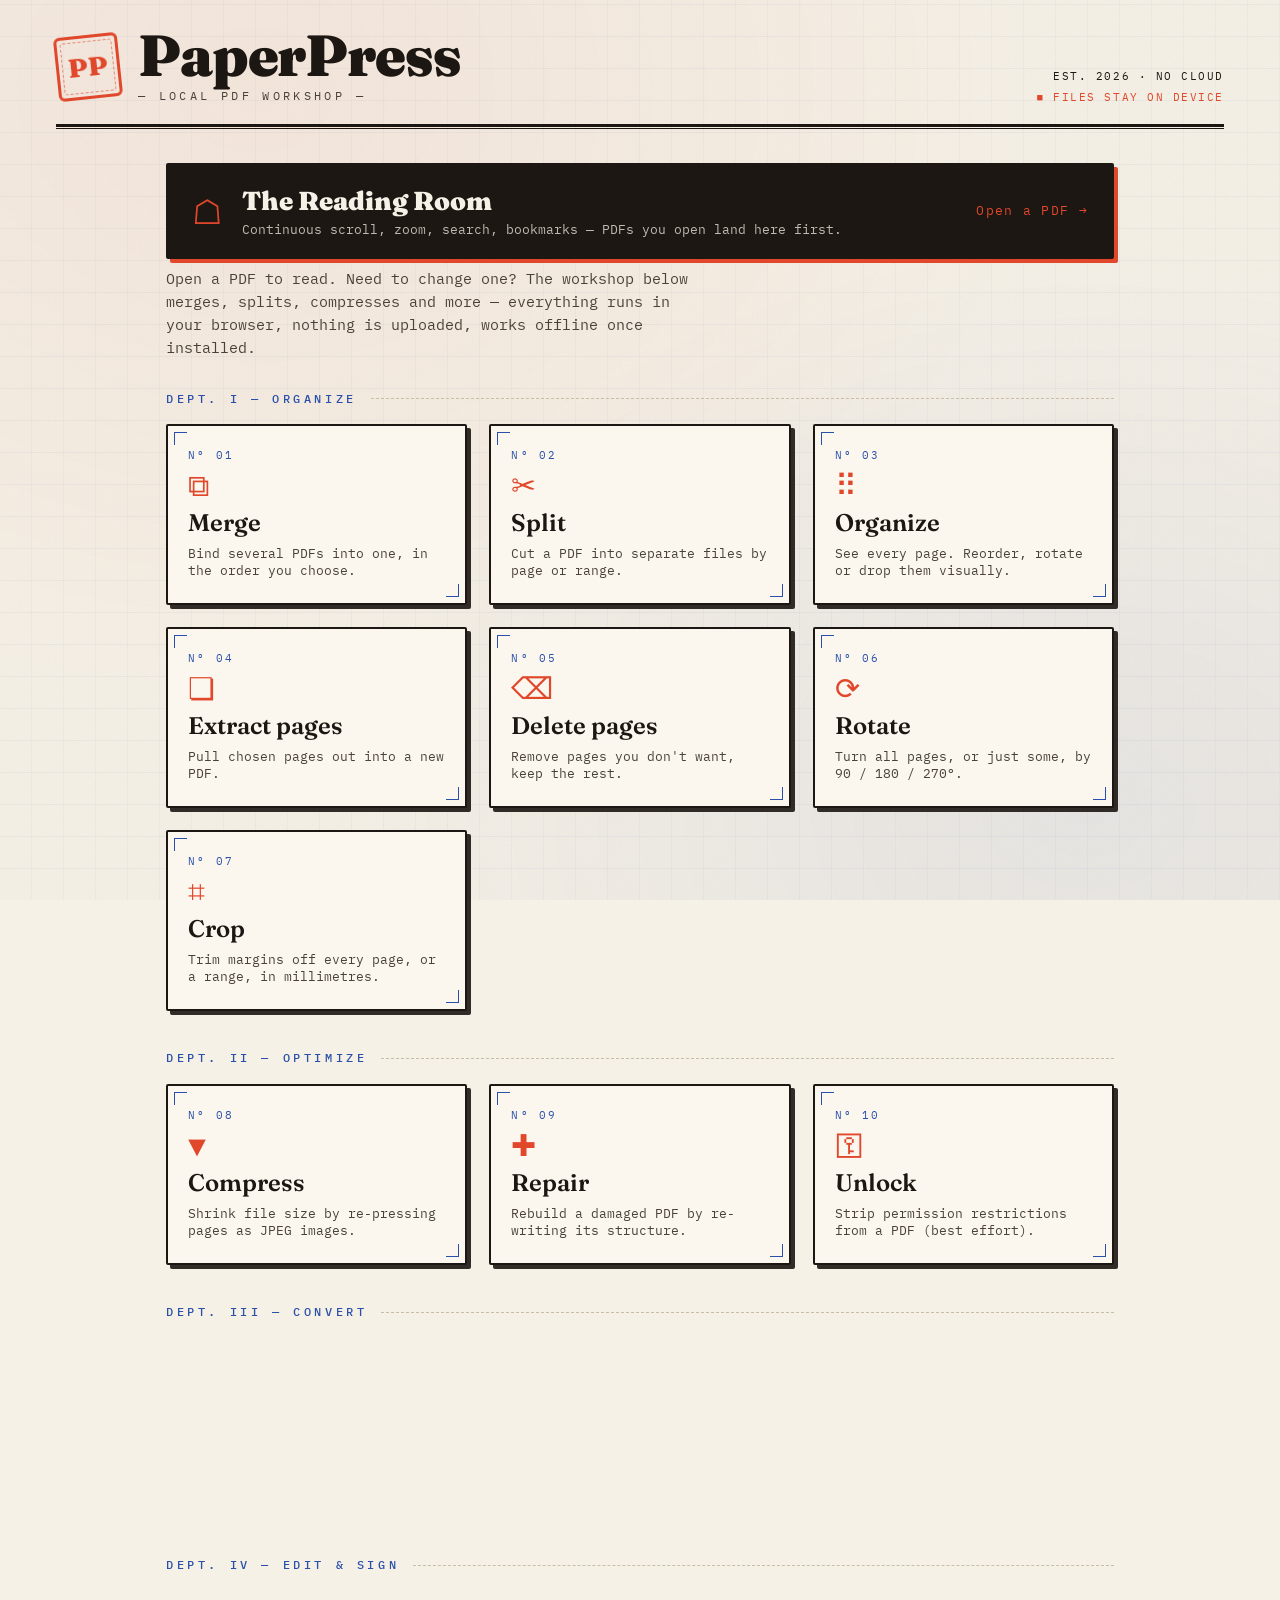
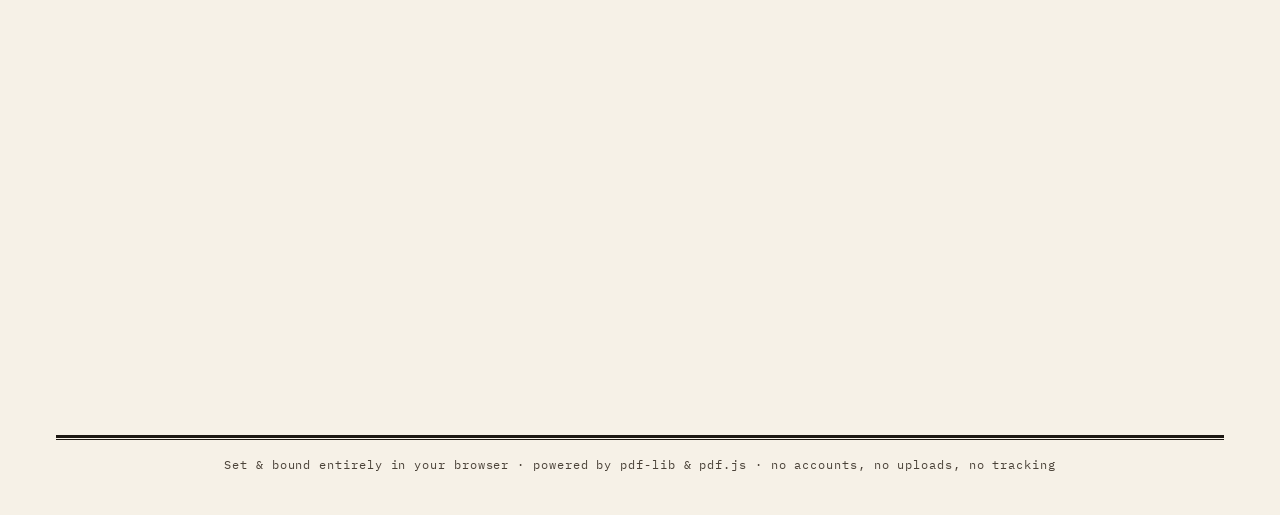
==== commit 3d70cc41: "Implement PP-001 viewer-first default experience Co-Authored-By: Claude Fable 5 <noreply@anthropic.c" ====
--- a/index.html
+++ b/index.html
@@ -37,17 +37,17 @@
   <main id="main">
     <!-- ============ HOME: tool grid ============ -->
     <section id="view-home" class="view">
-      <p class="intro">Pick a job. Everything runs in your browser — nothing is uploaded, works offline once installed.</p>
-      <p id="launch-note" class="launch-note" hidden></p>
-
       <button id="reader-open" class="reader-hero">
         <span class="reader-glyph" aria-hidden="true">☖</span>
         <span class="reader-text">
           <span class="reader-name">The Reading Room</span>
-          <span class="reader-desc">Open a PDF to read — continuous scroll, zoom, search, bookmarks. Double-clicked PDFs land here.</span>
+          <span class="reader-desc">Continuous scroll, zoom, search, bookmarks — PDFs you open land here first.</span>
         </span>
         <span class="reader-cta">Open a PDF →</span>
       </button>
+
+      <p class="intro">Open a PDF to read. Need to change one? The workshop below merges, splits, compresses and more — everything runs in your browser, nothing is uploaded, works offline once installed.</p>
+      <p id="launch-note" class="launch-note" hidden></p>
 
       <h3 class="dept">Dept. I — Organize</h3>
       <div class="tool-grid">
@@ -210,7 +210,7 @@
     <section id="view-viewer" class="view pv" hidden>
       <div class="pv-toolbar">
         <button id="pv-exit" class="pv-btn" title="Back to tools">←</button>
-        <button id="pv-sidebar-toggle" class="pv-btn" title="Toggle sidebar">☰</button>
+        <button id="pv-sidebar-toggle" class="pv-btn" title="Toggle sidebar" aria-expanded="false" aria-controls="pv-sidebar">☰</button>
         <button id="pv-open" class="pv-btn" title="Open another PDF">📂</button>
         <input type="file" id="pv-file" accept="application/pdf,.pdf" hidden>
         <span id="pv-title" class="pv-title"></span>
@@ -238,7 +238,7 @@
         <button id="pv-edit" class="pv-btn pv-btn-accent" title="Edit with the tools">Edit ✂</button>
       </div>
       <div class="pv-body">
-        <aside id="pv-sidebar" class="pv-sidebar open">
+        <aside id="pv-sidebar" class="pv-sidebar" inert>
           <div class="pv-tabs">
             <button class="pv-tab on" data-tab="thumbs">Pages</button>
             <button class="pv-tab" data-tab="outline">Marks</button>
--- a/app.css
+++ b/app.css
@@ -688,9 +688,18 @@
   background: var(--card);
   display: flex;
   flex-direction: column;
-  transition: width 0.15s ease;
-}
-.pv-sidebar.open { width: 230px; }
+  /* visibility keeps the closed sidebar's controls out of tab order and the
+     accessibility tree. Closing: the 0.15s delay hides the panel only after
+     the width finishes animating shut. Opening: visibility flips immediately
+     (0s, no delay) so the panel is focusable the moment it opens. */
+  visibility: hidden;
+  transition: width 0.15s ease, visibility 0s linear 0.15s;
+}
+.pv-sidebar.open {
+  width: 230px;
+  visibility: visible;
+  transition: width 0.15s ease, visibility 0s;
+}
 
 .pv-tabs { display: flex; border-bottom: 1.5px solid var(--line); }
 .pv-tab {
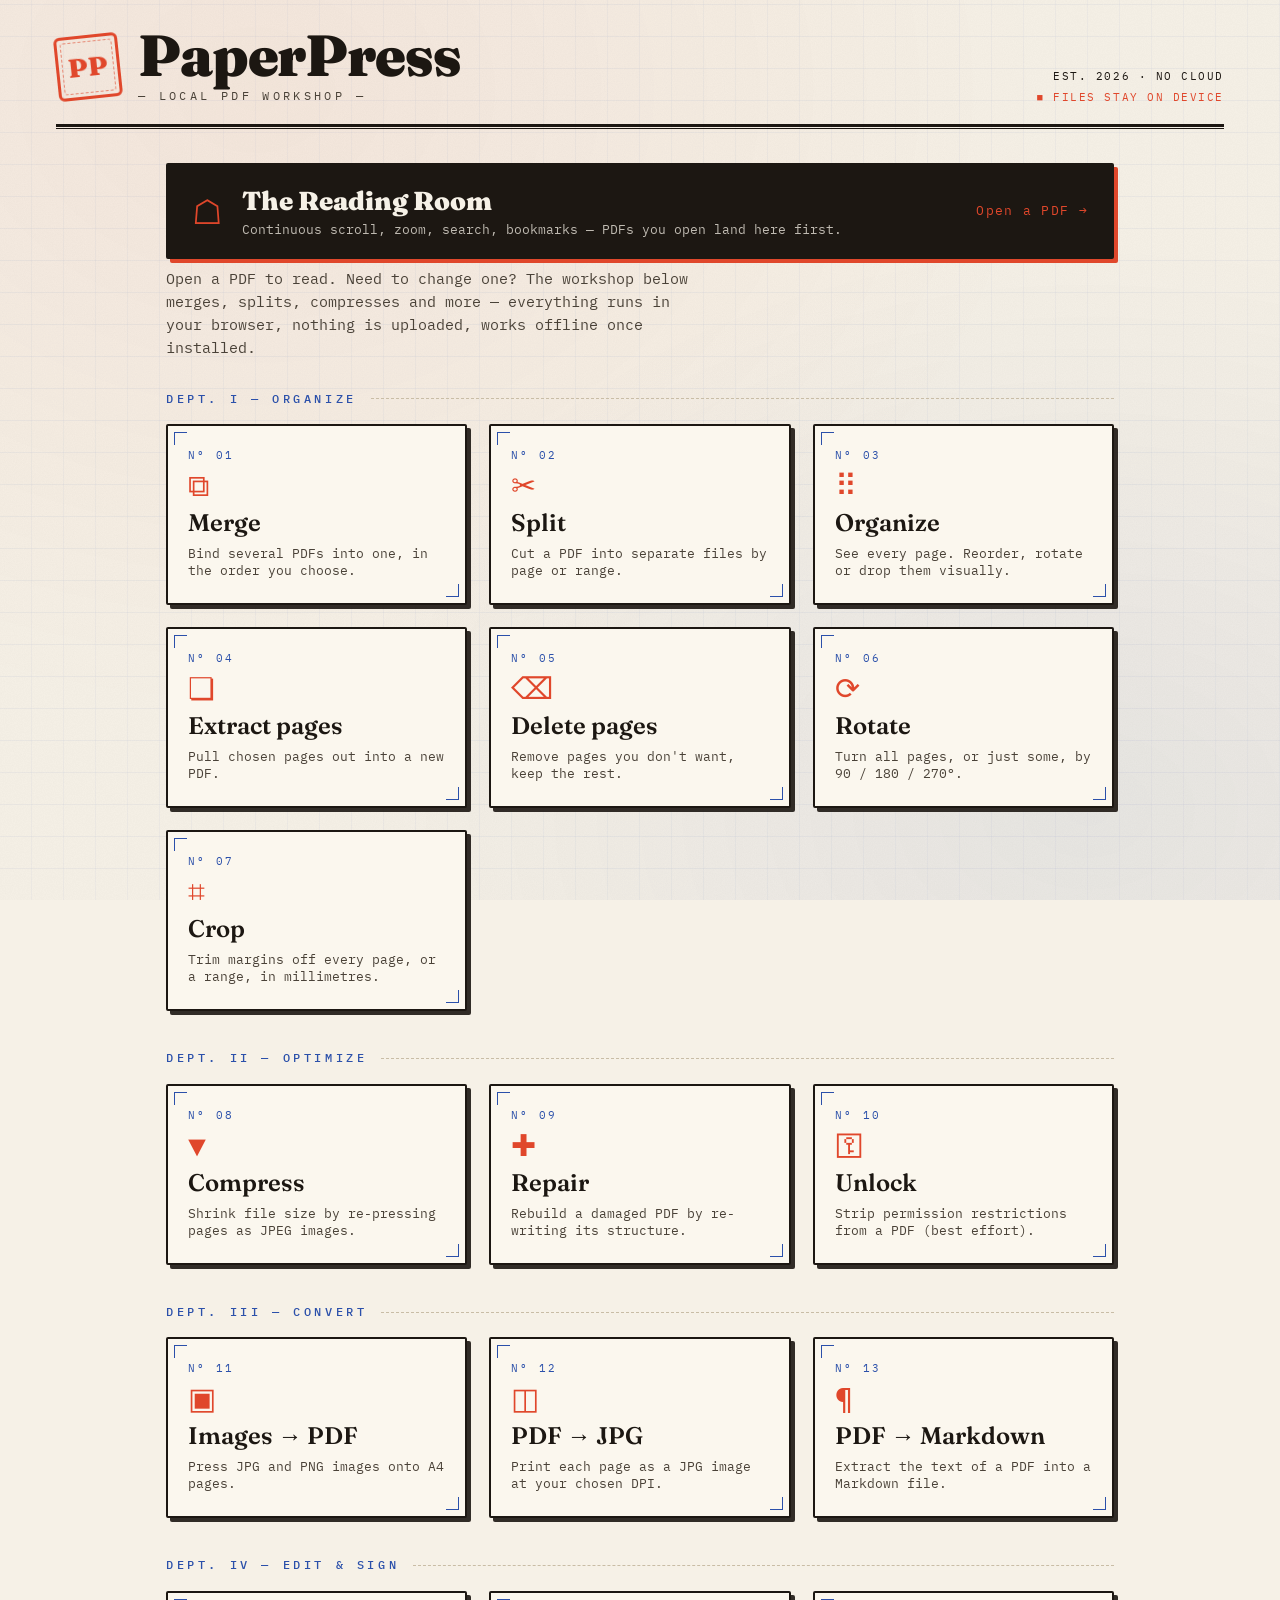
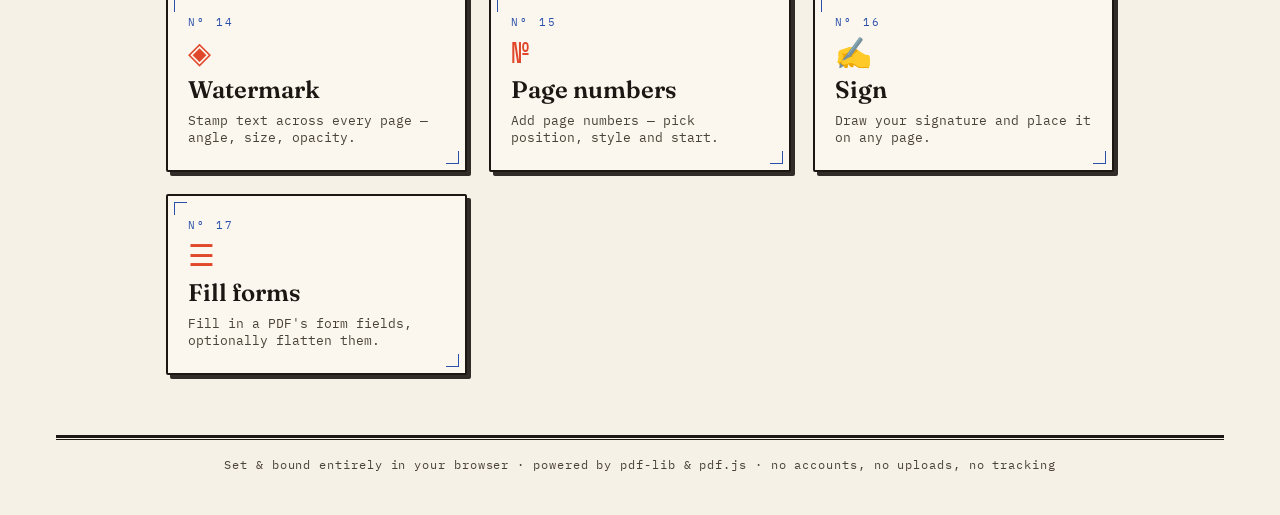
==== commit 81f29c7f: "Fix viewer page-state synchronisation" ====
--- a/index.html
+++ b/index.html
@@ -216,7 +216,7 @@
         <span id="pv-title" class="pv-title"></span>
         <span class="pv-spacer"></span>
         <button id="pv-prev" class="pv-btn" title="Previous page">‹</button>
-        <input id="pv-pageno" class="pv-pageno" type="number" min="1" value="1">
+        <input id="pv-pageno" class="pv-pageno" type="text" inputmode="numeric" autocomplete="off" aria-label="Current page — type a number and press Enter" value="1">
         <span class="pv-of">/ <span id="pv-count">0</span></span>
         <button id="pv-next" class="pv-btn" title="Next page">›</button>
         <span class="pv-sep"></span>
--- a/app.css
+++ b/app.css
@@ -796,7 +796,15 @@
 .pv-result mark { background: #ffdf6b; color: var(--ink); }
 .pv-result-pg { color: var(--press-blue); font-weight: 600; margin-right: 4px; }
 
-.pv-scroll { flex: 1; overflow: auto; }
+.pv-scroll {
+  flex: 1;
+  overflow: auto;
+  /* Positioned so page shells' offsetTop is measured in this scroll
+     container's frame. Without it their offsetParent is the fixed .pv section,
+     whose toolbar height then offsets every scrollToPage target and clips the
+     page top in Fit Page. No z-index: this must not create a stacking level. */
+  position: relative;
+}
 .pv-pages {
   display: flex;
   flex-direction: column;
